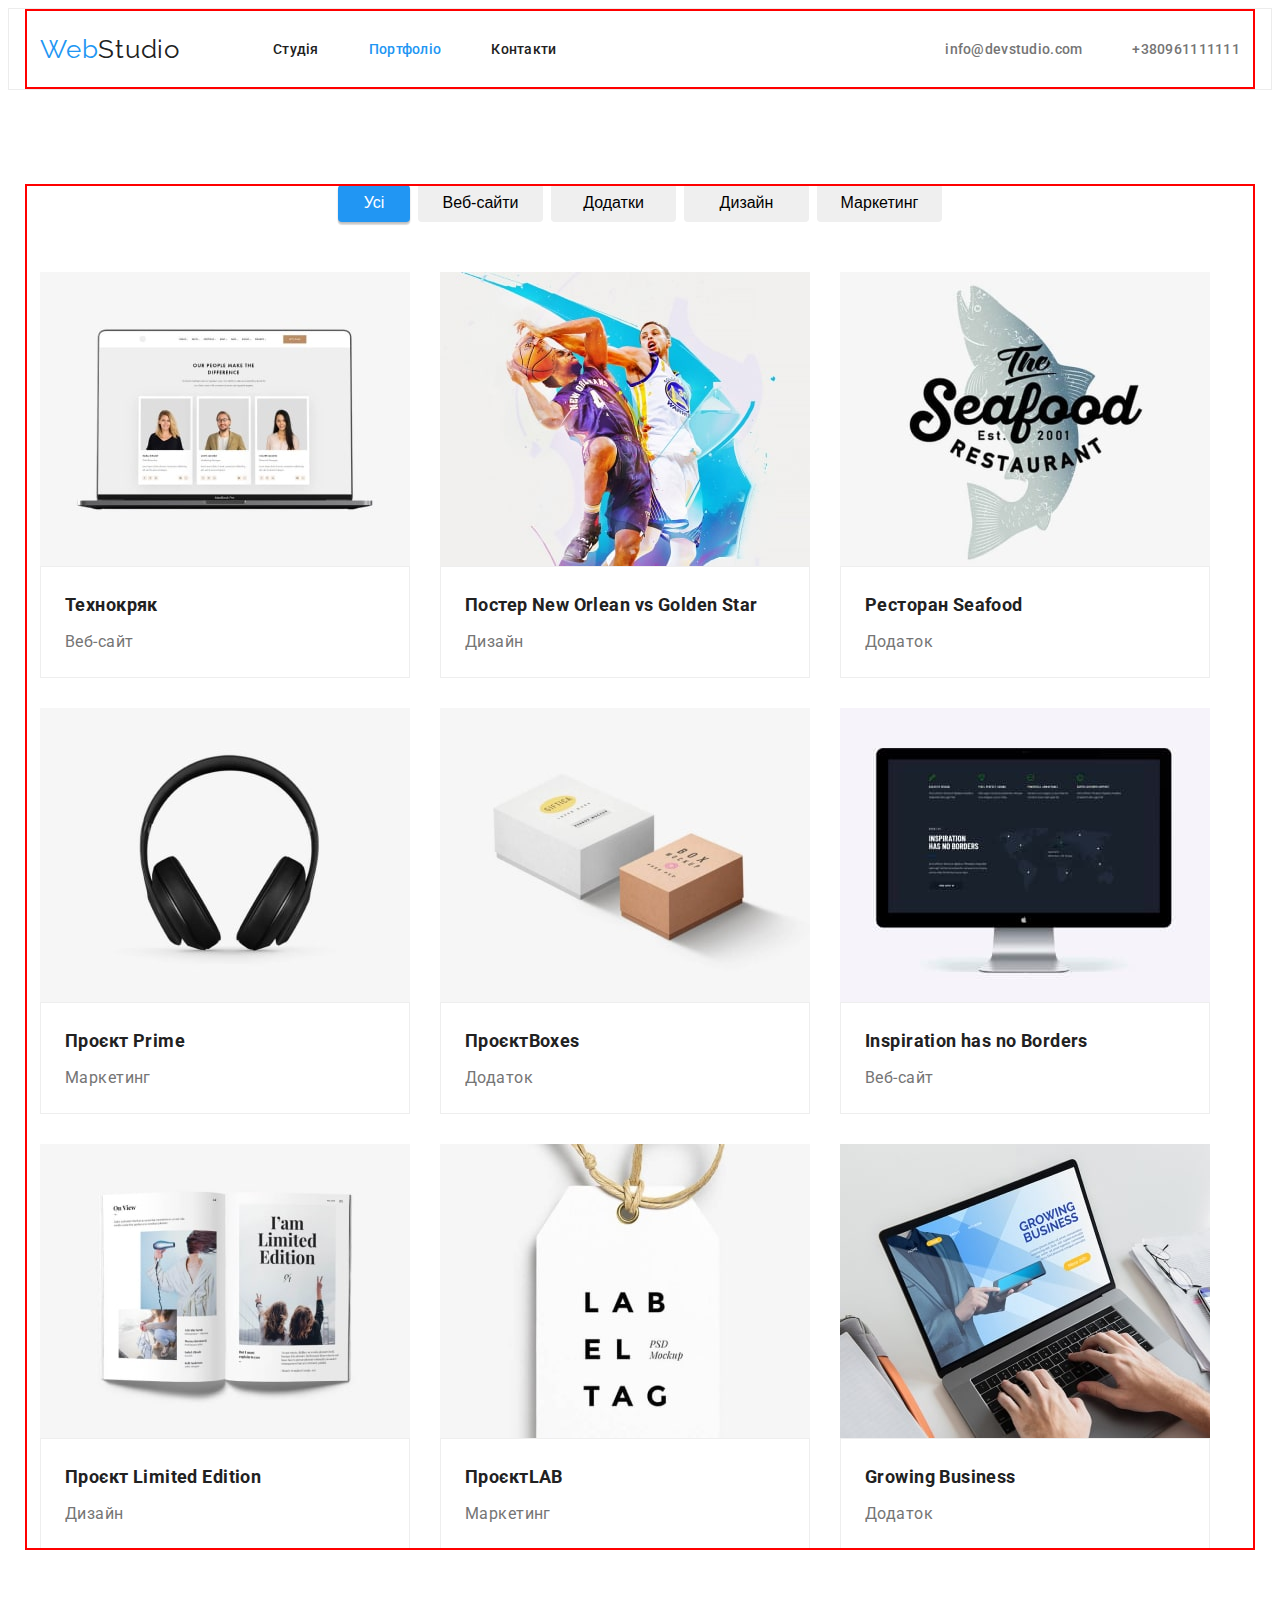
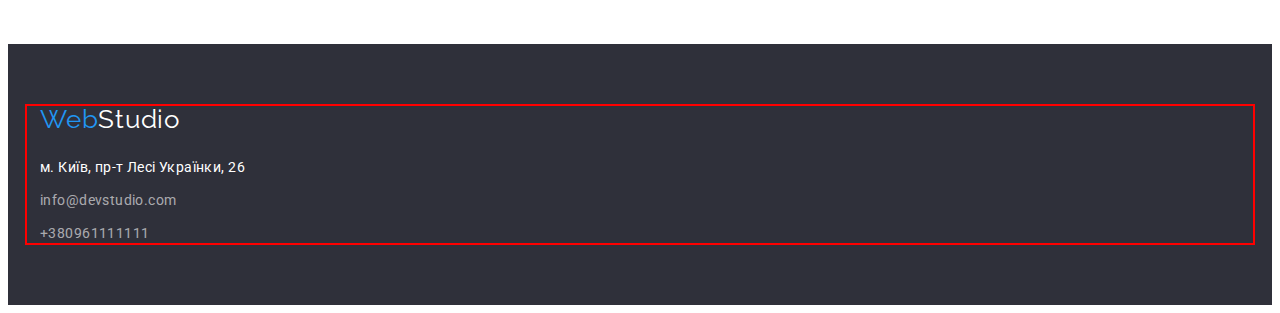
==== portfolio.html @ 2894ed35 "Initial commit" ====
<!DOCTYPE html>
<html lang="en">
<head>
   <meta charset="UTF-8">
   <meta http-equiv="X-UA-Compatible" content="IE=edge">
   <meta name="viewport" content="width=device-width, initial-scale=1.0">
   <title>Портфоліо</title>
<!--fint famaly-->
   <link rel="preconnect" href="https://fonts.googleapis.com">
<link rel="preconnect" href="https://fonts.gstatic.com" crossorigin>
<link href="https://fonts.googleapis.com/css2?family=Raleway:wght@700&family=Roboto:wght@400;500;700;900&display=swap" rel="stylesheet">

<!--normalize-->
<link rel="stylesheet" href="https://cdnjs.cloudflare.com/ajax/libs/modern-normalize/1.1.0/modern-normalize.min.css" integrity="sha512-wpPYUAdjBVSE4KJnH1VR1HeZfpl1ub8YT/NKx4PuQ5NmX2tKuGu6U/JRp5y+Y8XG2tV+wKQpNHVUX03MfMFn9Q==" crossorigin="anonymous"
referrerpolicy="no-referrer" />

<!--base style-->
   <link rel="stylesheet" href="./css/styles.css">
</head>
<body>
<!--Шапка сайту-->
<header class="header">
  <div class="header-container container">

    <!--Навігація-->
    <nav class="header-nav">
      <a class="logo link" href="./index.html">Web<span class="logo-header">Studio</span></a>
      <ul class="header-list list">
        <li class="nav-item">
          <a href="./index.html" class="nav-link link ">Студія</a>
        </li>

        <li class="nav-item">
          <a href="./portfolio.html" class="nav-link link active">Портфоліо</a>
        </li>

        <li class="nav-item">
          <a href="./index.html" class="nav-link link">Контакти</a>
        </li>
      </ul>
    </nav>

    <!--Шапка контакти-->
    <ul class="header-list-cont list">
      <li>
        <a class="header-mail link" href="mailto:info@devstudio.com">info@devstudio.com</a>
      </li>
      <li>
        <a class="header-tel link" href="tel:+380961111111">+380961111111</a>
      </li>
    </ul>
  </div>
</header>

<main>
  <!--Фільтри-->
  <section class="section">
<div class="container">
      <ul class="list-filters list ">
        <li class="button-filters">
          <button type="button" class="button active-btn">Усі</li>
        <li class="button-filters">
          <button type="button" class="button">Веб-сайти</li>
        <li class="button-filters">
          <button type="button" class="button">Додатки</li>
        <li class="button-filters">
          <button type="button" class="button">Дизайн</li>
        <li class="button-filters">
          <button type="button" class="button">Маркетинг</li>
      </ul>


   <ul class="list card-set">
    <li class="card-set-item">
      <img src="./img/tehnokrak.jpg" alt="Портфоліо">
      <div class="portfolio-wrapper">
      <h2 class="title-portfolio">Технокряк</h2>
      <p class="portfolio-description">Веб-сайт</p>

    <li class="card-set-item">
      <img src="./img/New.jpg"    alt="Портфоліо">
      <div class="portfolio-wrapper">
         <h2 class="title-portfolio">Постер <span lang="en">New Orlean vs Golden Star</span></h2>
      <p class="portfolio-description">Дизайн </p>
    </div>
    </li>
    <li class="card-set-item">
      <img src="./img/Seafood.jpg"  alt="Портфоліо">
      <div class="portfolio-wrapper">
      <h2 class="title-portfolio">Ресторан  <span lang="en">Seafood</span></h2>
      <p class="portfolio-description">Додаток </p>
    </div>
    </li>
    <li class="card-set-item">
      <img src="./img/Prime.jpg"
      alt="Портфоліо">
      <div class="portfolio-wrapper">
      <h2 class="title-portfolio">Проєкт  <span lang="en">Prime</span></h2>
      <p class="portfolio-description">Маркетинг</p>
    </div>
    </li>
    <li class="card-set-item">
      <img src="./img/Boxesjpg.jpg" alt="Портфоліо">
      <div class="portfolio-wrapper">
      <h2 class="title-portfolio">Проєкт<span lang="en">Boxes</span></h2>
      <p class="portfolio-description">Додаток</p>
    </div>
    </li>
    <li class="card-set-item">
      <img src="./img/Borders5.jpg" alt="Портфоліо">
      <div class="portfolio-wrapper">
      <h2 class="title-portfolio"><span lang="en">Inspiration has no Borders</span></h2>
      <p class="portfolio-description">Веб-сайт</p>
    </div>
    </li>
    <li class="card-set-item">
      <img src="./img/LimitedEdition.jpg" alt="Портфоліо">
      <div class="portfolio-wrapper">
      <h2 class="title-portfolio">Проєкт<span lang="en"> Limited Edition</span></h2>
      <p class="portfolio-description">Дизайн</p>
    </div>
    </li>
    <li class="card-set-item">
      <img src="./img/LAB-min.jpg" alt="Портфоліо">
      <div class="portfolio-wrapper">
      <h2 class="title-portfolio">Проєкт<span lang="en">LAB</span></h2>
      <p class="portfolio-description">Маркетинг</p>
    </div>
    </li>
    <li class="card-set-item">
      <img src="./img/GrowingBusiness.jpg" alt="Портфоліо">
      <div class="portfolio-wrapper">
      <h2 class="title-portfolio"><span lang="en">Growing Business</span></h2>
      <p class="portfolio-description">Додаток</p>
    </div>
    </li>
   </ul>
 </div>
  </section>
</main>
<!--Підвал-->
 <footer class="footer">
  <div class="container">
      <a class="logo-footer link" href="./index.html">Web<span class="logo-footer-span">Studio</span></a>
      <address  class="address">
        <ul class="address-list list">
          <li>
            <a href="https://goo.gl/maps/yUURAm4yrq9FxePc8" target="_blank"
              class="footer-link link">м. Київ, пр-т Лесі Українки, 26</a
            >
          </li>
           <li>
          <a class="footer-address link" href="mailto:info@devstudio.com">info@devstudio.com</a>
        </li>
        <li>
          <a class="footer-address link" href="tel:+380961111111">+380961111111</a>
        </li>
        </ul>
      </address>
    </div>
    </footer>
</body>
</html>
---- css/styles.css ----
:root {
  --main-title-color: #ffffff;
  --sacondary-title-color: #212121;
  --text-title-color: #757575;
  --accent-color: #2196f3;
  --items: 3;


  --indent: 30px;
  --items: 3;
}
/**
  |============================
  | Base styles
  |============================
*/
body {
  font-family: 'Roboto', sans-serif;
  font-size: 14px;
  letter-spacing: 0.03em;
  background-color: var(--main-title-color);
  color: var(--sacondary-title-color);
}
/**
  |============================
  | Card set
  |============================
*/

.card-set {
  display: flex;
  flex-wrap: wrap;
  gap: var(--indent);

}
.card-set-item {
flex-basic: calc((100% - var(--indent) * (var(--items) - 1)) / (var(--items)));
}


/* reset */

/* Стили для обнуления верхних отступов у элементов  */
h1,
h2,
h3,
h4,
h5,
h6,
p {
  margin: 0;
}

/* Класс для обнуления базовых свойств у списков (ul)  */
.list {
  list-style: none;
  padding-left: 0;
  margin: 0;
}

/* Класс для обнуления базовых свойств у ссылок  */
.link {
  text-decoration: none;
  color: inherit;
}

/* Свойства для корректного отображения картинок  */
img {
  display: block;
  max-width: 100%;
  height: auto;
}

/* Свойства для обнуления курсива у address  */

address {
  font-style: normal;
}

/* components */

.visually-hidden {
  position: absolute;
  width: 1px;
  height: 1px;
  margin: -1px;
  border: 0;
  padding: 0;

  white-space: nowrap;
  clip-path: inset(100%);
  clip: rect(0 0 0 0);
  overflow: hidden;
}
/* reset and*/

.list {
  list-style: none;
}
.link {
  text-decoration: none;
}
.section {
  padding-top: 94px;
  padding-bottom: 94px;
}
.container {
  width: 1200px;
  margin-right: auto;
  margin-left: auto;
  padding-right: 15px;
  padding-left: 15px;

  outline: 2px solid red;
  outline-offset: -2px;
}
/**
  |============================
  | Шапка сайту
  |============================
*/
.header-container {
  display: flex;
  align-items: center;
}

.header {
  background-color: var(--main-title-color);
  border: 1px solid #ECECEC;
}
.header-nav {
  margin-right: auto;
  align-items: center;
  display: flex;
}
.logo {
  font-family: 'Raleway';
  font-size: 26px;
  line-height: calc(31 / 26);
  letter-spacing: 0.03em;
  color: var(--accent-color);
  padding-right: 93px;
}

.logo-header {
  color: var(--sacondary-title-color);
}
.header-list {
  display: flex;
  align-items: center;
  gap: 50px;
  margin-right: auto;
}
.header-list-cont {
  display: flex;
  gap: 50px;
}
.nav-link {
  display: block;
  padding-top: 32px;
  padding-bottom: 32px;
  font-weight: 500;
  line-height: calc(16 / 14);
  letter-spacing: 0.02em;
  color: var(--sacondary-title-color);
  align-items: center;

}

.active {
  color: var(--accent-color);
}
.nav-link:hover,
.nav-link:focus {
  color: var(--accent-color);
}


.header-mail,
.header-tel {
  font-weight: 500;
  line-height: calc(16 / 12);
  letter-spacing: 0.02em;
  color: var(--text-title-color);
 margin-right: auto;
}

.header-mail:hover,
.header-mail:focus {
  color: #2196f3;
}
.header-tel:hover,
.header-tel:focus {
  color: var(--accent-color);
}

/**
  |============================
  |      Герой
  |============================
*/


.hero {
  background-color: #2f303a;
  text-align: center;
  padding-top : 200px;
  padding-bottom: 200px;


}
.hero-title {
  align-items: center;
  font-weight: 900;
  font-size: 44px;
  line-height: calc(60 / 44);
  letter-spacing: 0.06em;
  text-transform: uppercase;
  color: var(--main-title-color);
  width: 696px;
  margin-left: auto;
  margin-right: auto;
}
.hero-button {

  padding: 9px 31px;
  min-width: 216px;
  min-height: 50px;
  font-weight: 700;
  font-size: 16px;
  line-height: calc(30 / 16);
  letter-spacing: 0.06em;
  color: var(--main-title-color);
  cursor: pointer;
  background: var(--accent-color);
  box-shadow: 0px 4px 4px rgba(0, 0, 0, 0.15);
  border-radius: 4px;
    border: none;

  margin-top: 30px;


}

/**
  |============================
  |        Особливості
  |============================
*/
.about {
  padding-bottom: 0px;
}
.about-list {
  display: flex;
  align-items: center;
  gap: var(--indent);

}

.about-tittle {
  width: 270px;
  height: 98px;
}

.about-sub-tittle {
  font-size: 14px;
  line-height: calc(16 / 14);
  padding-bottom: 10px;
}
.about-description {
  line-height: 24px;

  color: var(--text-title-color);
}


/**
  |============================
  | Чим займаємось
  |============================
*/


.section-title {
  font-size: 36px;
  line-height: calc(42 / 36);
  text-align: center;
  display: block;
  padding-bottom: 50px;
}
.dev-list {
  display: flex;
  align-items: center;

}
.dev-item:not(:last-child) {
margin-right: 30px;
}

/**
  |============================
  | Наша команда
  |============================
*/
.team {
background-color:#F5F4FA;
}
.team-title {
  margin-bottom: 50px;

  font-size: 36px;
  line-height: calc(42 / 36);
  text-align: center;
}
.team-wrapper {
  padding-top: 30px;
  padding-bottom: 30px;
  box-shadow: 0px 1px 3px rgba(0, 0, 0, 0.12), 0px 1px 1px rgba(0, 0, 0, 0.14), 0px 2px 1px rgba(0, 0, 0, 0.2);
  border-radius: 0px 0px 4px 4px;
}

.team-name {

  font-weight: 500;
  font-size: 16px;
  line-height: calc(19 / 16);
  text-align: center;
  margin-bottom: 8px;
}
.team-description {
  font-size: 16px;
  line-height: calc(19 / 16);
  text-align: center;
  color: var(--text-title-color);
}

/**
  |============================
  | Підвал
  |============================
*/
.footer {
  background: #2f303a;
  padding: 60px 0;
}

.logo-footer {
  font-family: 'Raleway';
  font-style: normal;
  font-size: 26px;
  line-height: calc(31 / 26);
  letter-spacing: 0.03em;
  color: var(--accent-color);

}

.logo-footer-span {
  color: var(--main-title-color);
}
.address {
 margin-top: 20px;
}
.address-list {
  display: flex;
  flex-direction: column;
  gap: 9px;
}
.footer-link {
  line-height: calc(24 / 14);

  color: var(--main-title-color);
  font-style: normal;
}
.footer-address {
  line-height: calc(24 / 14);
  color: rgba(255, 255, 255, 0.6);
  font-style: normal;
}

/*-------Портфоліо--*/
/*-------Фільтри--*/
.list-filters {
  display: flex;
  justify-content: center;
  align-items: center;
   gap: 8px;
margin-bottom: 50px;
}

.button {
  min-width: 125px;
  min-height: 38px;
  font-size: 16px;
  line-height: calc(26 / 16);
  text-align: center;
  border-style: none;
  cursor: pointer;
  border-radius: 4px;

}
.button:hover,
.button:focus {
  background-color: var(--accent-color);
  color: var(--main-title-color);
  text-shadow: 0px 4px 4px rgba(0, 0, 0, 0.25);
}
.active-btn {

  min-width: 72px;
  min-height: 37px;
  background-color: var(--accent-color);
  color: var(--main-title-color);
  box-shadow: 0px 3px 1px rgba(0, 0, 0, 0.1), 0px 1px 2px rgba(0, 0, 0, 0.08),
    0px 2px 2px rgba(0, 0, 0, 0.12);
  border-radius: 4px;
}
.portfolio-wrapper{


  border:1px solid #EEEEEE;

  padding: 20px 24px;
}
.title-portfolio {
  margin-bottom: 4px;
  ;

  font-size: 18px;
  line-height: calc(36 / 18);

}
.portfolio-description {
  font-size: 16px;
  line-height: calc(30 / 16);
  color: var(--text-title-color);
}
.footer-address:hover,
.footer-address:focus {
  color: var(--accent-color);
}
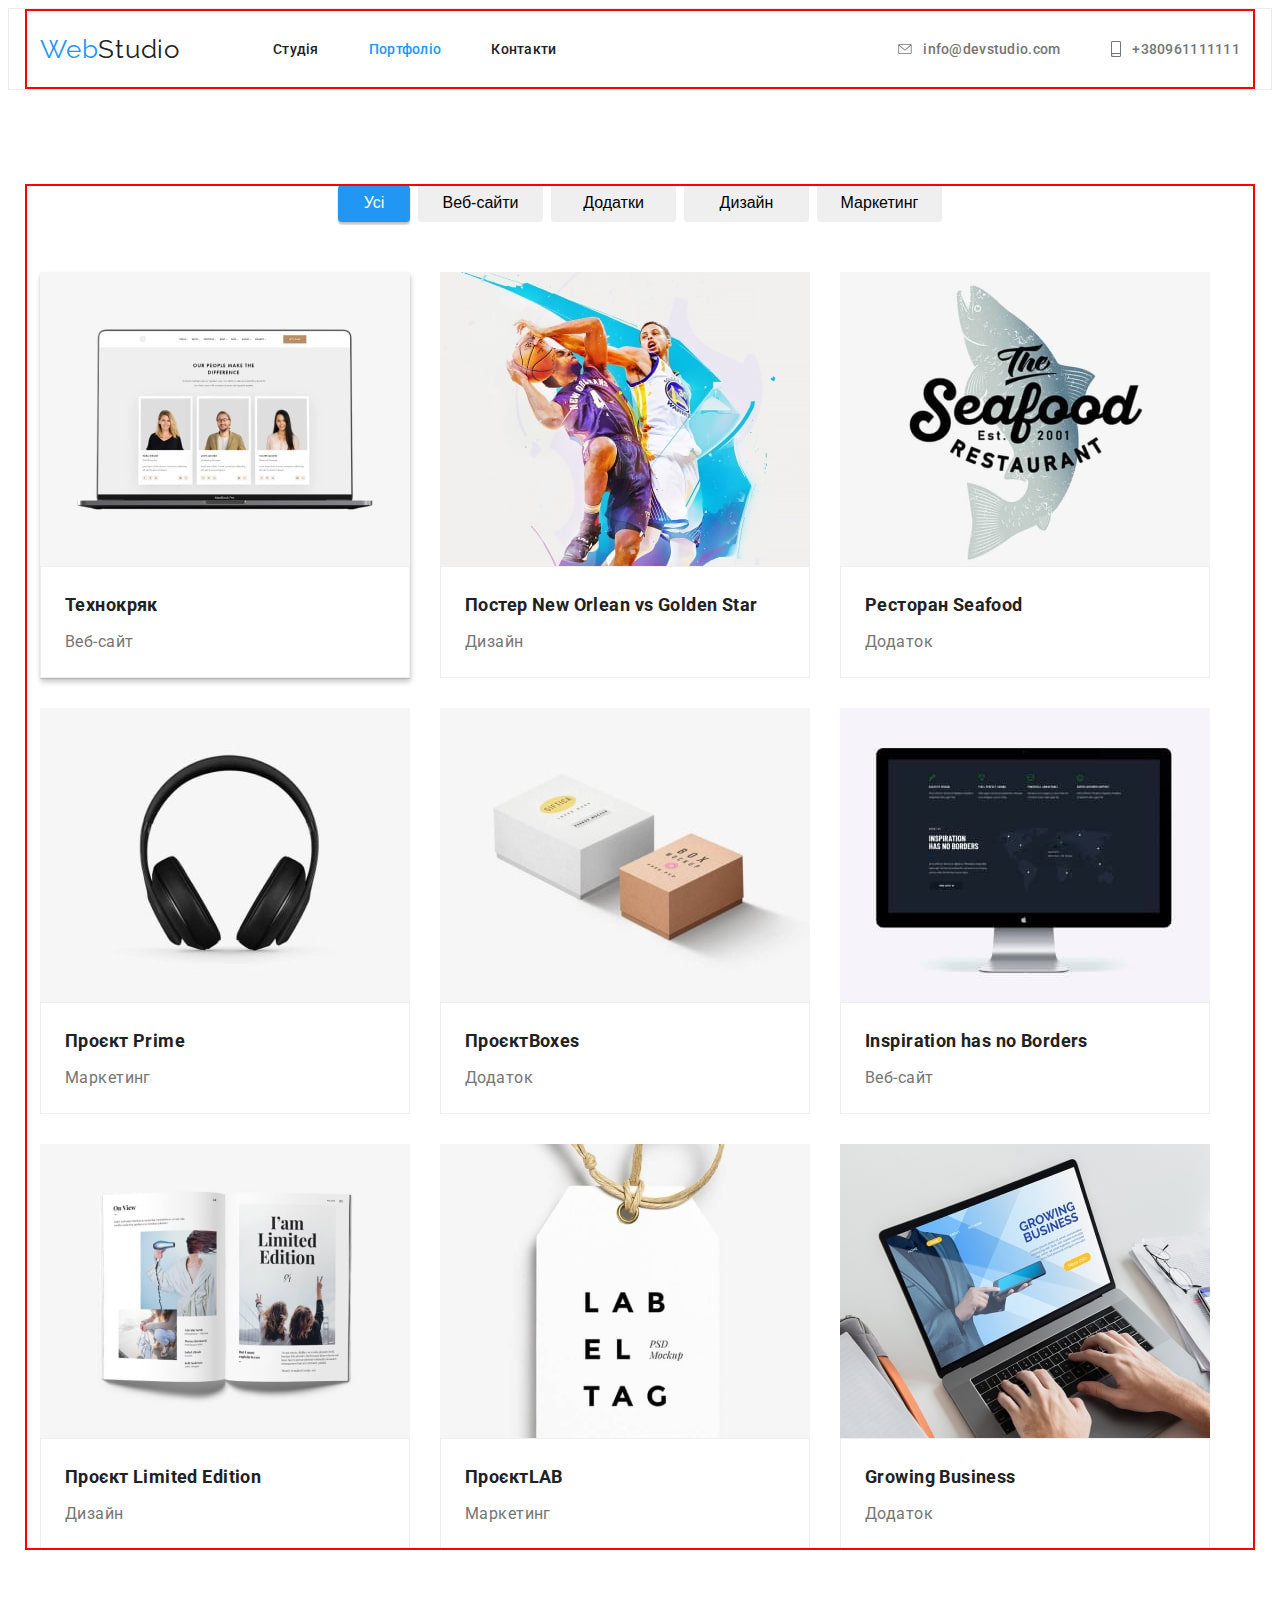
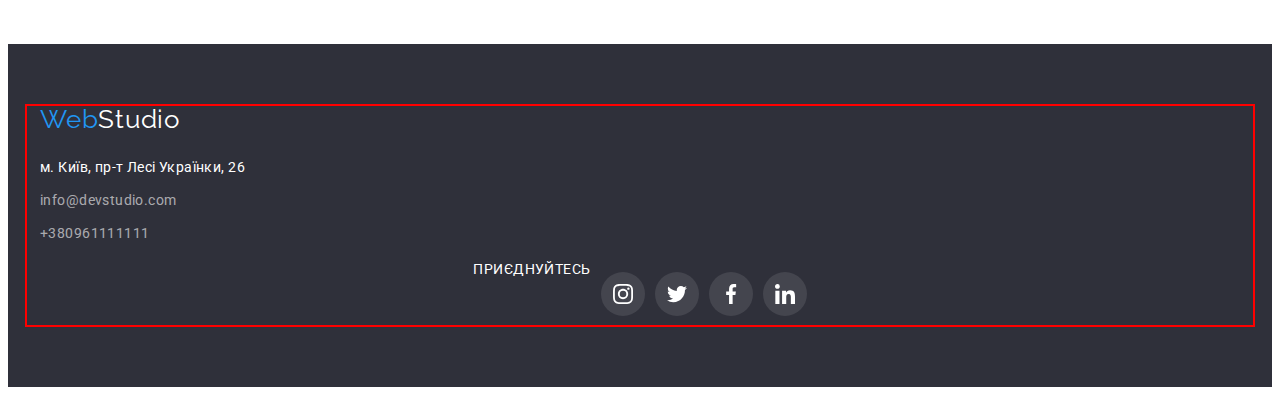
==== commit d8ac4c7e: "icon footer" ====
--- a/portfolio.html
+++ b/portfolio.html
@@ -42,11 +42,19 @@
 
     <!--Шапка контакти-->
     <ul class="header-list-cont list">
-      <li>
-        <a class="header-mail link" href="mailto:info@devstudio.com">info@devstudio.com</a>
+      <li class="header-link">
+        <a class="auth-link  link" href="mailto:info@devstudio.com">
+          <svg class="header-icon" width="16" height="10">
+            <use href="./img/icons.svg#icon-mail"></use>
+          </svg>
+          info@devstudio.com</a>
       </li>
       <li>
-        <a class="header-tel link" href="tel:+380961111111">+380961111111</a>
+        <a class="auth-link  link" href="tel:+380961111111">
+          <svg class="header-icon" width="12" height="16">
+              <use href="./img/icons.svg#icon-smartphone"></use>
+            </svg>
+          +380961111111</a>
       </li>
     </ul>
   </div>
@@ -71,11 +79,12 @@
 
 
    <ul class="list card-set">
-    <li class="card-set-item">
+    <li class="card-set-item portfolio-activ">
       <img src="./img/tehnokrak.jpg" alt="Портфоліо">
       <div class="portfolio-wrapper">
       <h2 class="title-portfolio">Технокряк</h2>
       <p class="portfolio-description">Веб-сайт</p>
+      </div>
 
     <li class="card-set-item">
       <img src="./img/New.jpg"    alt="Портфоліо">
@@ -140,7 +149,7 @@
 </main>
 <!--Підвал-->
  <footer class="footer">
-  <div class="container">
+  <div class="container footer-container">
       <a class="logo-footer link" href="./index.html">Web<span class="logo-footer-span">Studio</span></a>
       <address  class="address">
         <ul class="address-list list">
@@ -157,6 +166,61 @@
         </li>
         </ul>
       </address>
+      <div class="">
+        <ul class="socials-footer-dark list">
+          <p class="footer-title">ПРИЄДНУЙТЕСЬ</p>
+          <li class="socials-item-dark">
+            <a class="socials-link-dark link"
+            href="https://www.instagram.com/
+            target="_blank"
+            rel="noopener noreferrer"
+            aria-label="Instagram icon"
+            ">
+            <svg class="socials-icon-dark" width="20" height="20">
+              <use href="./img/icons.svg#icon-instagram"></use>
+            </svg>
+          </a>
+          </li>
+          <li class="socials-item-dark">
+            <a class="socials-link-dark link"
+            href="https://www.twitter.com/
+            target="_blank"
+            rel="noopener noreferrer"
+            aria-label="Twitter icon"
+            ">
+            <svg class="socials-icon-dark" width="20" height="20">
+              <use href="./img/icons.svg#icon-twitter"></use>
+            </svg>
+          </a>
+          </li>
+          <li class="socials-item-dark">
+            <a class="socials-link-dark link"
+            href="https://www.facebook.com/
+            target="_blank"
+            rel="noopener noreferrer"
+            aria-label="Facebook icon"">
+            <svg class="socials-icon-dark" width="20" height="20">
+              <use href="./img/icons.svg#icon-facebook"></use>
+            </svg>
+          </a>
+          </li>
+          <li class="socials-item">
+            <a class="socials-link-dark link"
+            href="https://www.linkedin.com/
+            target="_blank"
+            rel="noopener noreferrer"
+            aria-label="Linkedin icon"
+            ">
+            <svg class="socials-icon" width="20" height="20">
+              <use href="./img/icons.svg#icon-linkedin"></use>
+            </svg>
+          </a>
+          </li>
+        </ul>
+      </div>
+
+
+
     </div>
     </footer>
 </body>
--- a/css/styles.css
+++ b/css/styles.css
@@ -154,6 +154,7 @@
 .header-list-cont {
   display: flex;
   gap: 50px;
+  align-items: center;
 }
 .nav-link {
   display: block;
@@ -176,23 +177,27 @@
 }
 
 
-.header-mail,
-.header-tel {
+
+.auth-link {
+  display: flex;
+  align-content: center;
   font-weight: 500;
   line-height: calc(16 / 12);
   letter-spacing: 0.02em;
   color: var(--text-title-color);
  margin-right: auto;
-}
-
-.header-mail:hover,
-.header-mail:focus {
-  color: #2196f3;
-}
-.header-tel:hover,
-.header-tel:focus {
-  color: var(--accent-color);
-}
+ gap: 10px;
+ justify-content: center;
+  align-items: center;
+
+}
+.auth-link:hover,
+.auth-link:focus {
+  color: #2196F3;
+}
+.header-icon {
+  fill: currentColor;
+ }
 
 /**
   |============================
@@ -202,13 +207,18 @@
 
 
 .hero {
+  max-width: 1600px;
+  margin: 0 auto;
   background-color: #2f303a;
   text-align: center;
   padding-top : 200px;
   padding-bottom: 200px;
-
-
-}
+    background-repeat: no-repeat;
+background-position: center;
+background-size: cover;
+background-image: linear-gradient(rgba(47, 48, 58, 0.4), rgba(47, 48, 58, 0.4)), url(../img/Img-hero.jpg);
+}
+
 .hero-title {
   align-items: center;
   font-weight: 900;
@@ -248,24 +258,40 @@
   |============================
 */
 .about {
-  padding-bottom: 0px;
-}
+  padding-bottom: none;
+}
+.about-tittle::before {
+  content: "";
+  display: block;
+  height: 120px;
+ background-size: content;
+background-repeat: no-repeat;
+background-position: center;
+background-color:#F5F4FA;
+}
+.about-tittle:nth-child(1):before {
+  background-image: url('../img/antenna.png');
+}
+.about-tittle:nth-child(2):before {
+  background-image: url('../img/clock.png');
+}
+.about-tittle:nth-child(3):before {
+  background-image: url('../img/diagram.png');
+}
+.about-tittle:nth-child(4):before {
+  background-image: url('../img/astronaut.png');
+}
+
 .about-list {
   display: flex;
   align-items: center;
   gap: var(--indent);
-
-}
-
-.about-tittle {
-  width: 270px;
-  height: 98px;
 }
 
 .about-sub-tittle {
   font-size: 14px;
   line-height: calc(16 / 14);
-  padding-bottom: 10px;
+margin-top: 30px;
 }
 .about-description {
   line-height: 24px;
@@ -286,7 +312,7 @@
   line-height: calc(42 / 36);
   text-align: center;
   display: block;
-  padding-bottom: 50px;
+  margin-bottom: 50px;
 }
 .dev-list {
   display: flex;
@@ -320,7 +346,6 @@
 }
 
 .team-name {
-
   font-weight: 500;
   font-size: 16px;
   line-height: calc(19 / 16);
@@ -333,16 +358,80 @@
   text-align: center;
   color: var(--text-title-color);
 }
+.socials {
+  display:flex;
+  justify-content: center;
+  align-items: center;
+  gap: 10px;
+  margin-top: 16px;
+}
+.socials-link {
+display: flex;
+justify-content: center;
+align-items: center;
+width: 44px;
+height: 44px;
+border-radius: 50%;
+background: #FFFFFF;
+fill: #AFB1B8;
+}
+
+.socials-link:hover,
+.socials-link:focus  {
+  background-color: var(--accent-color);
+  outline: 2px solid var(--accent-color);
+  outline-offset: -2px;
+  fill: #FFFFFF;
+}
+/**
+  |============================
+  | Постійні клієнти
+  |============================
+*/
+.container-clients {
+
+}
+.clients-title {
+  font-size: 36px;
+  line-height: calc(42 / 36);
+  text-align: center;
+  display: block;
+  margin-bottom: 50px;
+}
+.clients-list {
+  display: flex;
+  align-items: center;
+  gap: 30px;
+  fill:#AFB1B8;
+}
+.clients-item {
+  border: 1px solid #AFB1B8;
+border-radius: 4px;
+width: 170px;
+height: 92px;
+display:flex;
+justify-content: center;
+  align-items: center;
+}
+.clients-item:hover,
+.clients-item:focus {
+  border: 1px solid #2196F3;
+  fill: var(--accent-color);
+
+}
 
 /**
   |============================
   | Підвал
   |============================
 */
+
+
 .footer {
   background: #2f303a;
   padding: 60px 0;
 }
+
 
 .logo-footer {
   font-family: 'Raleway';
@@ -351,9 +440,7 @@
   line-height: calc(31 / 26);
   letter-spacing: 0.03em;
   color: var(--accent-color);
-
-}
-
+}
 .logo-footer-span {
   color: var(--main-title-color);
 }
@@ -367,7 +454,6 @@
 }
 .footer-link {
   line-height: calc(24 / 14);
-
   color: var(--main-title-color);
   font-style: normal;
 }
@@ -376,6 +462,39 @@
   color: rgba(255, 255, 255, 0.6);
   font-style: normal;
 }
+.socials-footer-dark {
+display: flex;
+justify-content: center;
+  align-items: center;
+  gap: 10px;
+  margin-top: 16px;
+}
+.socials-link-dark {
+  display: flex;
+  justify-content: center;
+  align-items: center;
+  width: 44px;
+  height: 44px;
+  border-radius: 50%;
+  background: rgba(255, 255, 255, 0.1);
+  fill: #FFFFFF;
+}
+.socials-link-dark:hover,
+.socials-link-dark:focus  {
+  background-color: var(--accent-color);
+  outline: 2px solid var(--accent-color);
+  outline-offset: -2px;
+  fill: #FFFFFF;
+}
+
+.footer-title {
+  color: #FFFFFF;
+    margin-bottom: 50px;
+}
+
+
+
+
 
 /*-------Портфоліо--*/
 /*-------Фільтри--*/
@@ -405,7 +524,6 @@
   text-shadow: 0px 4px 4px rgba(0, 0, 0, 0.25);
 }
 .active-btn {
-
   min-width: 72px;
   min-height: 37px;
   background-color: var(--accent-color);
@@ -414,12 +532,14 @@
     0px 2px 2px rgba(0, 0, 0, 0.12);
   border-radius: 4px;
 }
+
 .portfolio-wrapper{
-
-
   border:1px solid #EEEEEE;
-
   padding: 20px 24px;
+}
+.portfolio-activ {
+  box-shadow: 0px 1px 1px rgba(0, 0, 0, 0.12), 0px 4px 4px rgba(0, 0, 0, 0.06), 1px 4px 6px rgba(0, 0, 0, 0.16);
+
 }
 .title-portfolio {
   margin-bottom: 4px;
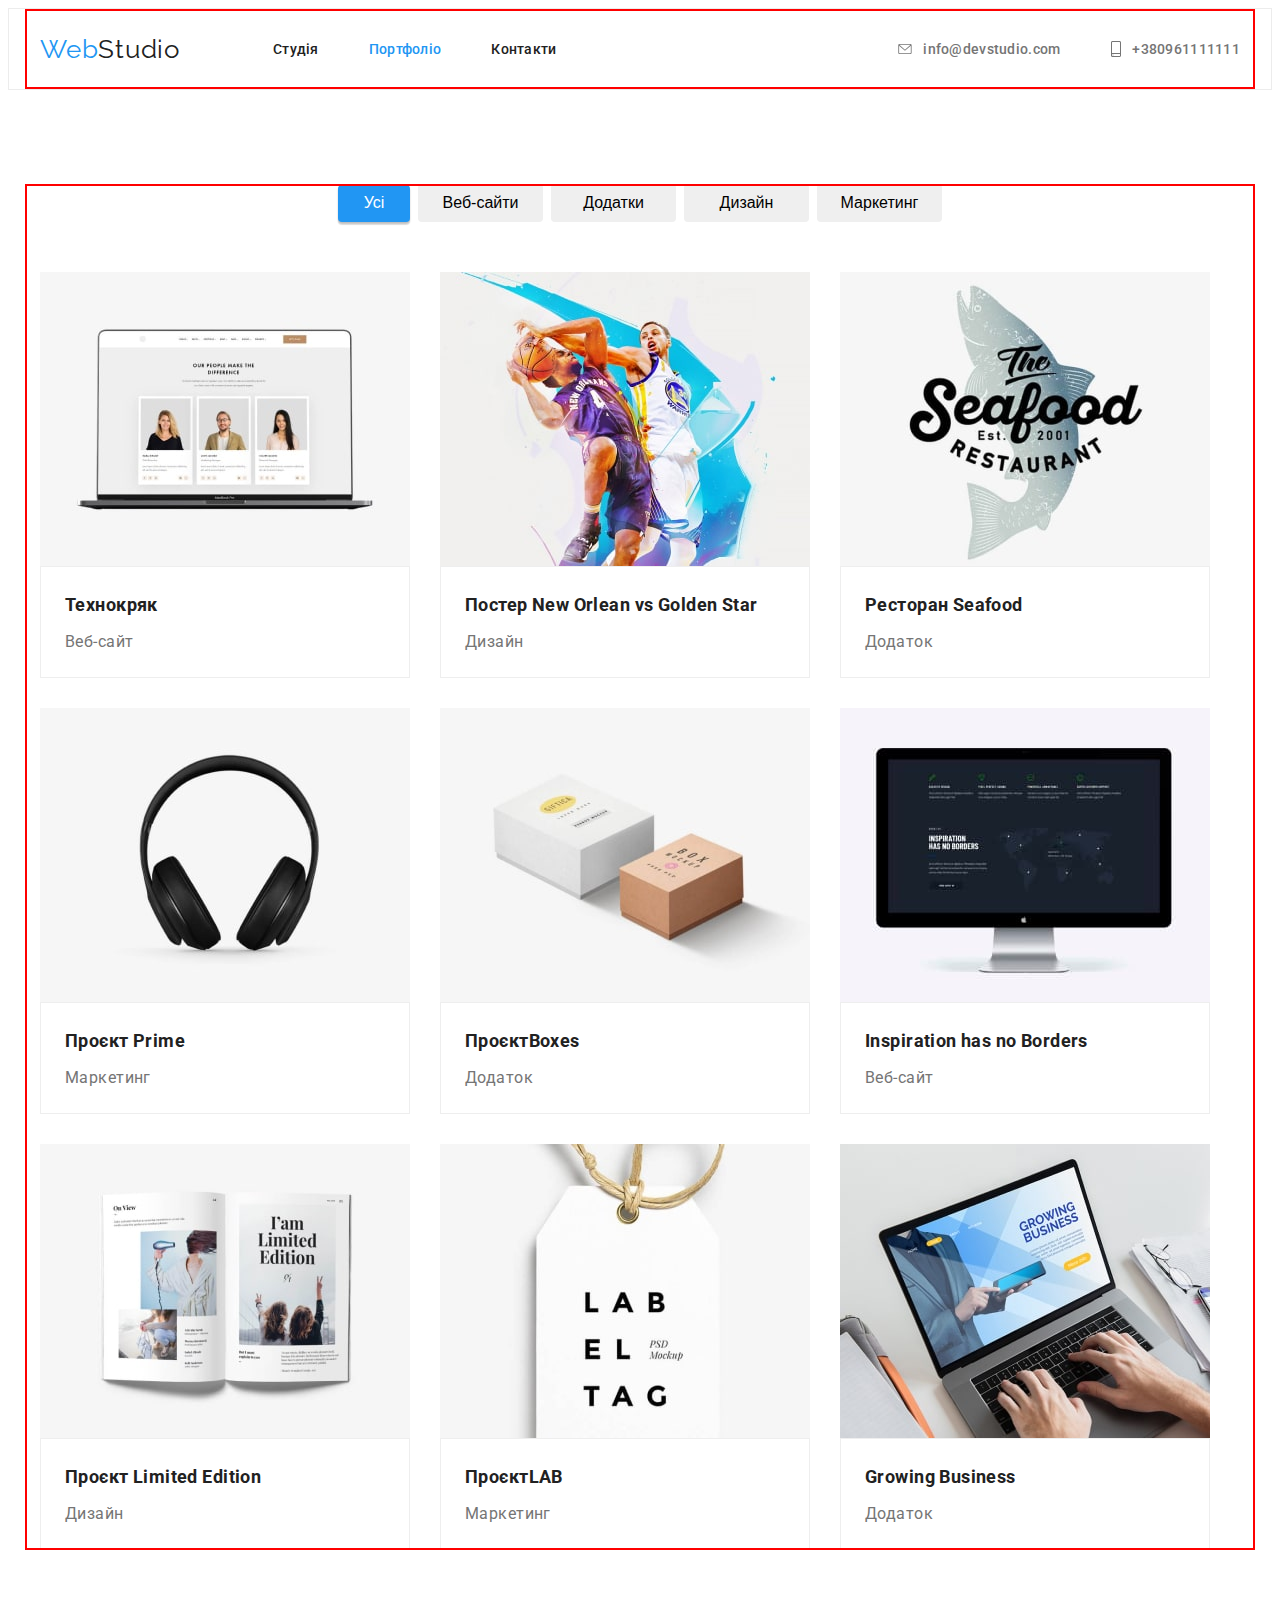
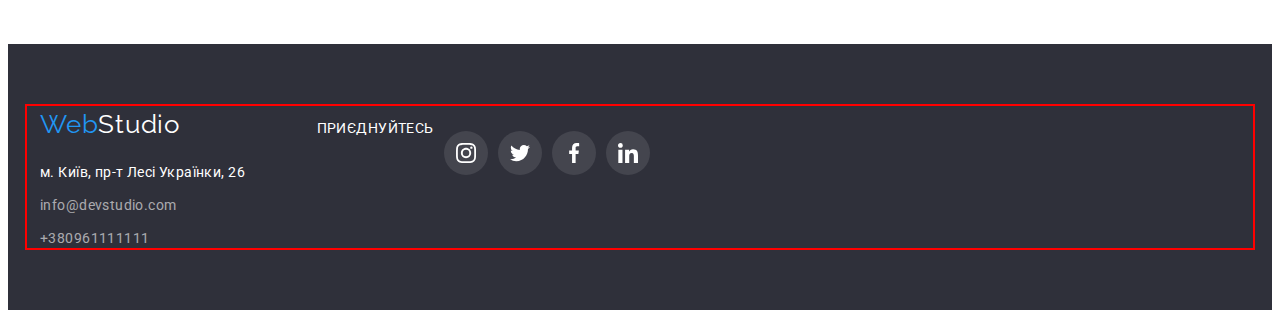
==== commit 85fcb8f0: "правки" ====
--- a/portfolio.html
+++ b/portfolio.html
@@ -79,12 +79,13 @@
 
 
    <ul class="list card-set">
-    <li class="card-set-item portfolio-activ">
+    <li class="card-set-item">
       <img src="./img/tehnokrak.jpg" alt="Портфоліо">
       <div class="portfolio-wrapper">
       <h2 class="title-portfolio">Технокряк</h2>
       <p class="portfolio-description">Веб-сайт</p>
       </div>
+    </a>
 
     <li class="card-set-item">
       <img src="./img/New.jpg"    alt="Портфоліо">
@@ -150,6 +151,7 @@
 <!--Підвал-->
  <footer class="footer">
   <div class="container footer-container">
+    <div class="footer-address">
       <a class="logo-footer link" href="./index.html">Web<span class="logo-footer-span">Studio</span></a>
       <address  class="address">
         <ul class="address-list list">
@@ -166,7 +168,8 @@
         </li>
         </ul>
       </address>
-      <div class="">
+    </div>
+      <div class="footer-socials">
         <ul class="socials-footer-dark list">
           <p class="footer-title">ПРИЄДНУЙТЕСЬ</p>
           <li class="socials-item-dark">
--- a/css/styles.css
+++ b/css/styles.css
@@ -1,5 +1,6 @@
 :root {
   --main-title-color: #ffffff;
+  --background-main-color: #ffffff;
   --sacondary-title-color: #212121;
   --text-title-color: #757575;
   --accent-color: #2196f3;
@@ -125,7 +126,7 @@
 }
 
 .header {
-  background-color: var(--main-title-color);
+  background-color: var(--background-main-color);
   border: 1px solid #ECECEC;
 }
 .header-nav {
@@ -260,26 +261,17 @@
 .about {
   padding-bottom: none;
 }
-.about-tittle::before {
+.about-tittle-img{
   content: "";
-  display: block;
+  display: flex;
   height: 120px;
- background-size: content;
+  align-items: center;
+  justify-content: center;
+
 background-repeat: no-repeat;
 background-position: center;
 background-color:#F5F4FA;
-}
-.about-tittle:nth-child(1):before {
-  background-image: url('../img/antenna.png');
-}
-.about-tittle:nth-child(2):before {
-  background-image: url('../img/clock.png');
-}
-.about-tittle:nth-child(3):before {
-  background-image: url('../img/diagram.png');
-}
-.about-tittle:nth-child(4):before {
-  background-image: url('../img/astronaut.png');
+border-radius: 4px;
 }
 
 .about-list {
@@ -343,6 +335,9 @@
   padding-bottom: 30px;
   box-shadow: 0px 1px 3px rgba(0, 0, 0, 0.12), 0px 1px 1px rgba(0, 0, 0, 0.14), 0px 2px 1px rgba(0, 0, 0, 0.2);
   border-radius: 0px 0px 4px 4px;
+}
+.card-set-items {
+  background: var(--background-main-color);
 }
 
 .team-name {
@@ -372,25 +367,22 @@
 width: 44px;
 height: 44px;
 border-radius: 50%;
-background: #FFFFFF;
+background: var(--background-mail-color);
 fill: #AFB1B8;
 }
 
 .socials-link:hover,
 .socials-link:focus  {
   background-color: var(--accent-color);
-  outline: 2px solid var(--accent-color);
-  outline-offset: -2px;
-  fill: #FFFFFF;
+
+  fill: var(--main-title-color);
 }
 /**
   |============================
   | Постійні клієнти
   |============================
 */
-.container-clients {
-
-}
+
 .clients-title {
   font-size: 36px;
   line-height: calc(42 / 36);
@@ -402,22 +394,25 @@
   display: flex;
   align-items: center;
   gap: 30px;
+
+}
+.clients-item{
+  width: 100%;
+  height: 100%;
+  border: 1px solid #AFB1B8;
+}
+.clients-link {
+border-radius: 4px;
+display: flex;
+justify-content: center;
+  align-items: center;
   fill:#AFB1B8;
 }
-.clients-item {
-  border: 1px solid #AFB1B8;
-border-radius: 4px;
-width: 170px;
-height: 92px;
-display:flex;
-justify-content: center;
-  align-items: center;
-}
-.clients-item:hover,
-.clients-item:focus {
+
+.clients-link:hover,
+.clients-link:focus {
   border: 1px solid #2196F3;
   fill: var(--accent-color);
-
 }
 
 /**
@@ -431,8 +426,14 @@
   background: #2f303a;
   padding: 60px 0;
 }
-
-
+.footer-container{
+  display: flex;
+  align-items: baseline;
+}
+.footer-address{
+  min-width: 31px;
+  margin-right: 70px;
+}
 .logo-footer {
   font-family: 'Raleway';
   font-style: normal;
@@ -462,6 +463,13 @@
   color: rgba(255, 255, 255, 0.6);
   font-style: normal;
 }
+.footer-address:hover,
+.footer-address:focus {
+  color: var(--accent-color);
+}
+.footer-socials {
+
+}
 .socials-footer-dark {
 display: flex;
 justify-content: center;
@@ -505,7 +513,6 @@
    gap: 8px;
 margin-bottom: 50px;
 }
-
 .button {
   min-width: 125px;
   min-height: 38px;
@@ -515,13 +522,12 @@
   border-style: none;
   cursor: pointer;
   border-radius: 4px;
-
 }
 .button:hover,
 .button:focus {
   background-color: var(--accent-color);
   color: var(--main-title-color);
-  text-shadow: 0px 4px 4px rgba(0, 0, 0, 0.25);
+  box-shadow: 0px 4px 4px rgba(0, 0, 0, 0.25);
 }
 .active-btn {
   min-width: 72px;
@@ -533,19 +539,20 @@
   border-radius: 4px;
 }
 
-.portfolio-wrapper{
+.portfolio-wrapper {
   border:1px solid #EEEEEE;
   padding: 20px 24px;
 }
-.portfolio-activ {
+
+.card-set-item:hover,
+.card-set-item:focus {
+
   box-shadow: 0px 1px 1px rgba(0, 0, 0, 0.12), 0px 4px 4px rgba(0, 0, 0, 0.06), 1px 4px 6px rgba(0, 0, 0, 0.16);
 
 }
 .title-portfolio {
   margin-bottom: 4px;
-  ;
-
-  font-size: 18px;
+    font-size: 18px;
   line-height: calc(36 / 18);
 
 }
@@ -554,7 +561,4 @@
   line-height: calc(30 / 16);
   color: var(--text-title-color);
 }
-.footer-address:hover,
-.footer-address:focus {
-  color: var(--accent-color);
-}
+
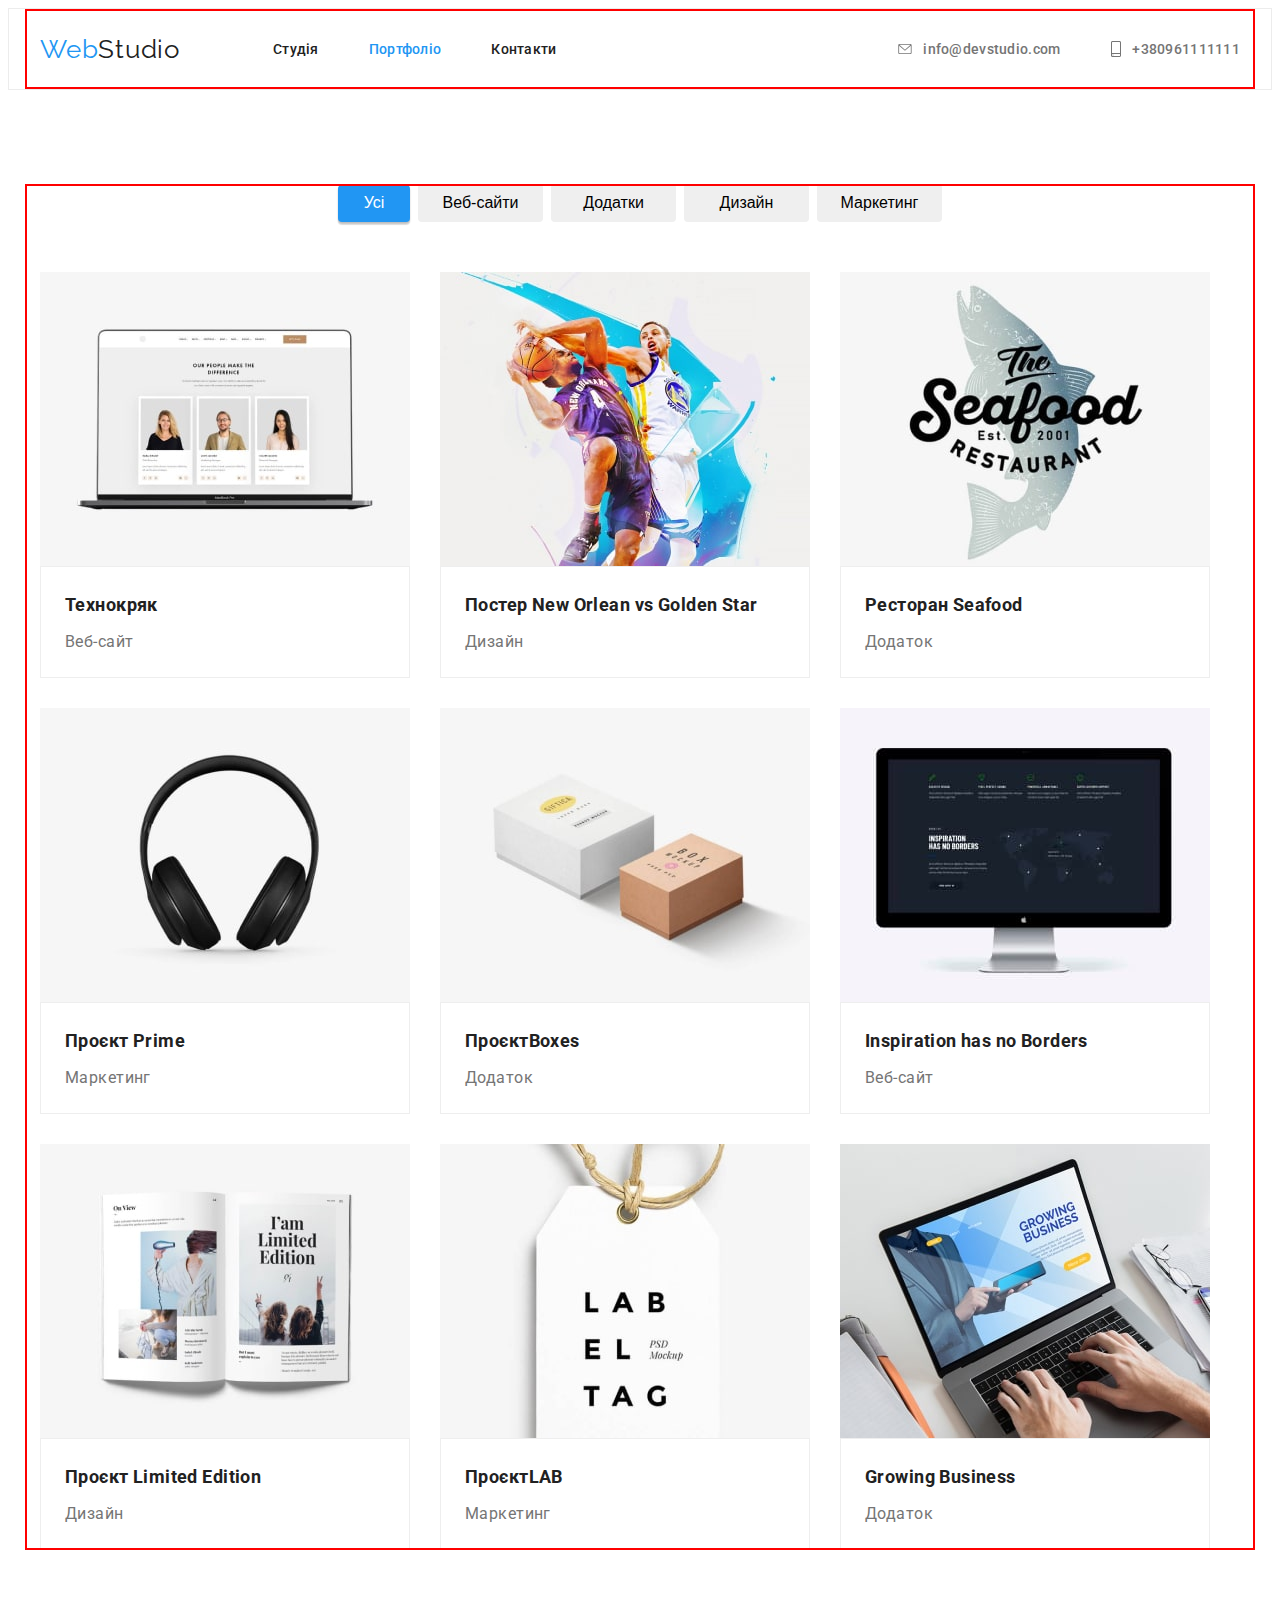
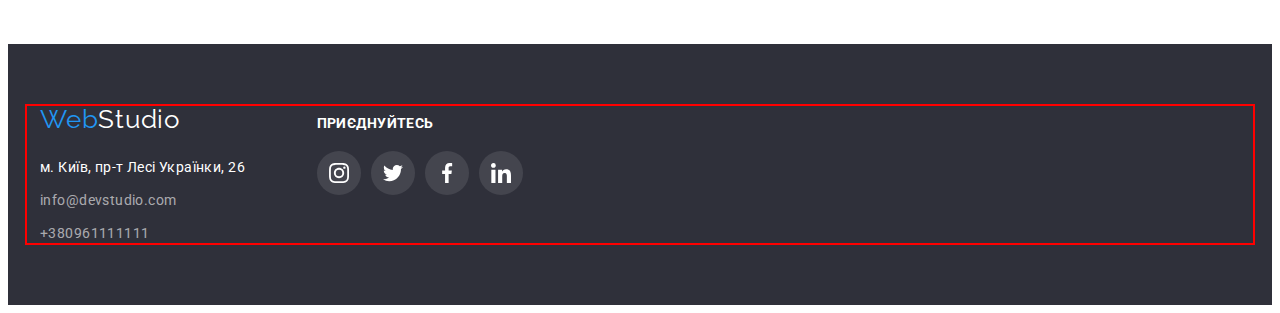
==== commit 15b5f949: "edits footer" ====
--- a/portfolio.html
+++ b/portfolio.html
@@ -170,8 +170,9 @@
       </address>
     </div>
       <div class="footer-socials">
+         <p class="footer-title">ПРИЄДНУЙТЕСЬ</p>
         <ul class="socials-footer-dark list">
-          <p class="footer-title">ПРИЄДНУЙТЕСЬ</p>
+
           <li class="socials-item-dark">
             <a class="socials-link-dark link"
             href="https://www.instagram.com/
--- a/css/styles.css
+++ b/css/styles.css
@@ -247,10 +247,7 @@
   box-shadow: 0px 4px 4px rgba(0, 0, 0, 0.15);
   border-radius: 4px;
     border: none;
-
   margin-top: 30px;
-
-
 }
 
 /**
@@ -267,7 +264,6 @@
   height: 120px;
   align-items: center;
   justify-content: center;
-
 background-repeat: no-repeat;
 background-position: center;
 background-color:#F5F4FA;
@@ -284,6 +280,7 @@
   font-size: 14px;
   line-height: calc(16 / 14);
 margin-top: 30px;
+margin-bottom: 10px;
 }
 .about-description {
   line-height: 24px;
@@ -397,21 +394,26 @@
 
 }
 .clients-item{
+  width: 170px;
+  height: 92px;
+  
+
+}
+.clients-link {
+
+display: flex;
+justify-content: center;
+  align-items: center;
+  fill:#AFB1B8;
   width: 100%;
   height: 100%;
   border: 1px solid #AFB1B8;
-}
-.clients-link {
-border-radius: 4px;
-display: flex;
-justify-content: center;
-  align-items: center;
-  fill:#AFB1B8;
+  border-radius: 4px;
 }
 
 .clients-link:hover,
 .clients-link:focus {
-  border: 1px solid #2196F3;
+  border: 1px solid var(--accent-color);
   fill: var(--accent-color);
 }
 
@@ -475,7 +477,7 @@
 justify-content: center;
   align-items: center;
   gap: 10px;
-  margin-top: 16px;
+
 }
 .socials-link-dark {
   display: flex;
@@ -497,7 +499,9 @@
 
 .footer-title {
   color: #FFFFFF;
-    margin-bottom: 50px;
+    margin-bottom: 20px;
+    font-weight: 700;
+
 }
 
 
